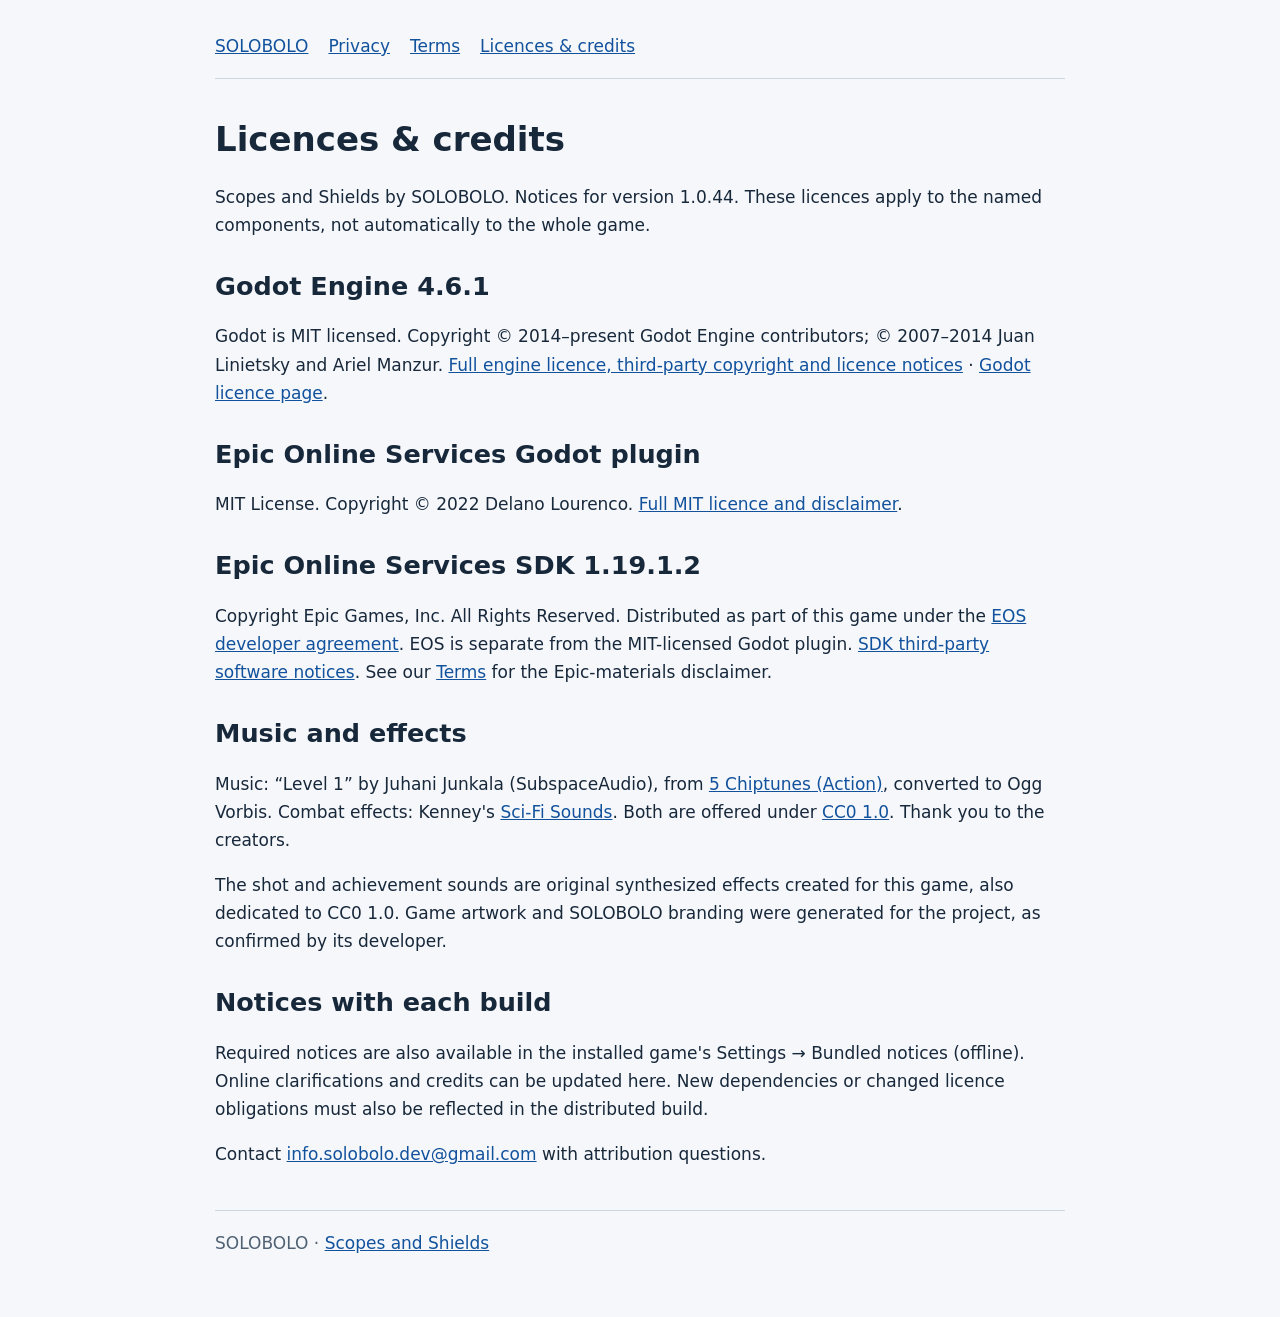
==== docs/licenses.html @ e15e64fc "Publish Scopes and Shields privacy, terms and third-party notices" ====
<!doctype html><html lang="en"><head><meta charset="utf-8"><meta name="viewport" content="width=device-width,initial-scale=1"><title>Licences &amp; credits — Scopes and Shields</title><link rel="stylesheet" href="style.css"></head><body>
<nav aria-label="Legal navigation"><a href="index.html">SOLOBOLO</a><a href="privacy.html">Privacy</a><a href="terms.html">Terms</a><a href="licenses.html">Licences &amp; credits</a></nav>
<main><h1>Licences &amp; credits</h1><p>Scopes and Shields by SOLOBOLO. Notices for version 1.0.44. These licences apply to the named components, not automatically to the whole game.</p>
<h2>Godot Engine 4.6.1</h2><p>Godot is MIT licensed. Copyright © 2014–present Godot Engine contributors; © 2007–2014 Juan Linietsky and Ariel Manzur. <a href="notices/Godot-4.6.1-notices.txt">Full engine licence, third-party copyright and licence notices</a> · <a href="https://godotengine.org/license/">Godot licence page</a>.</p>
<h2>Epic Online Services Godot plugin</h2><p>MIT License. Copyright © 2022 Delano Lourenco. <a href="notices/EOS-Godot-MIT.txt">Full MIT licence and disclaimer</a>.</p>
<h2>Epic Online Services SDK 1.19.1.2</h2><p>Copyright Epic Games, Inc. All Rights Reserved. Distributed as part of this game under the <a href="https://onlineservices.epicgames.com/services/terms/agreements">EOS developer agreement</a>. EOS is separate from the MIT-licensed Godot plugin. <a href="notices/EOS-1.19.1.2-ThirdPartySoftwareNotice.txt">SDK third-party software notices</a>. See our <a href="terms.html">Terms</a> for the Epic-materials disclaimer.</p>
<h2>Music and effects</h2><p>Music: “Level 1” by Juhani Junkala (SubspaceAudio), from <a href="https://opengameart.org/content/5-chiptunes-action">5 Chiptunes (Action)</a>, converted to Ogg Vorbis. Combat effects: Kenney's <a href="https://kenney.nl/assets/sci-fi-sounds">Sci-Fi Sounds</a>. Both are offered under <a href="https://creativecommons.org/publicdomain/zero/1.0/">CC0 1.0</a>. Thank you to the creators.</p>
<p>The shot and achievement sounds are original synthesized effects created for this game, also dedicated to CC0 1.0. Game artwork and SOLOBOLO branding were generated for the project, as confirmed by its developer.</p>
<h2>Notices with each build</h2><p>Required notices are also available in the installed game's Settings → Bundled notices (offline). Online clarifications and credits can be updated here. New dependencies or changed licence obligations must also be reflected in the distributed build.</p>
<p>Contact <a href="mailto:info.solobolo.dev@gmail.com">info.solobolo.dev@gmail.com</a> with attribution questions.</p></main>
<footer>SOLOBOLO · <a href="index.html">Scopes and Shields</a></footer></body></html>
---- docs/style.css ----
:root{color-scheme:light;font:17px/1.65 system-ui,sans-serif;color:#18283b;background:#f5f7fa}body{max-width:850px;margin:0 auto;padding:32px 22px 60px}nav{display:flex;flex-wrap:wrap;gap:20px;border-bottom:1px solid #cdd7e2;padding-bottom:18px}a{color:#12529d}h1,h2{line-height:1.2}h1{margin-top:40px}h2{margin-top:32px}small,footer{color:#506174}footer{border-top:1px solid #cdd7e2;margin-top:42px;padding-top:18px}pre{white-space:pre-wrap;overflow-wrap:anywhere}code{overflow-wrap:anywhere}
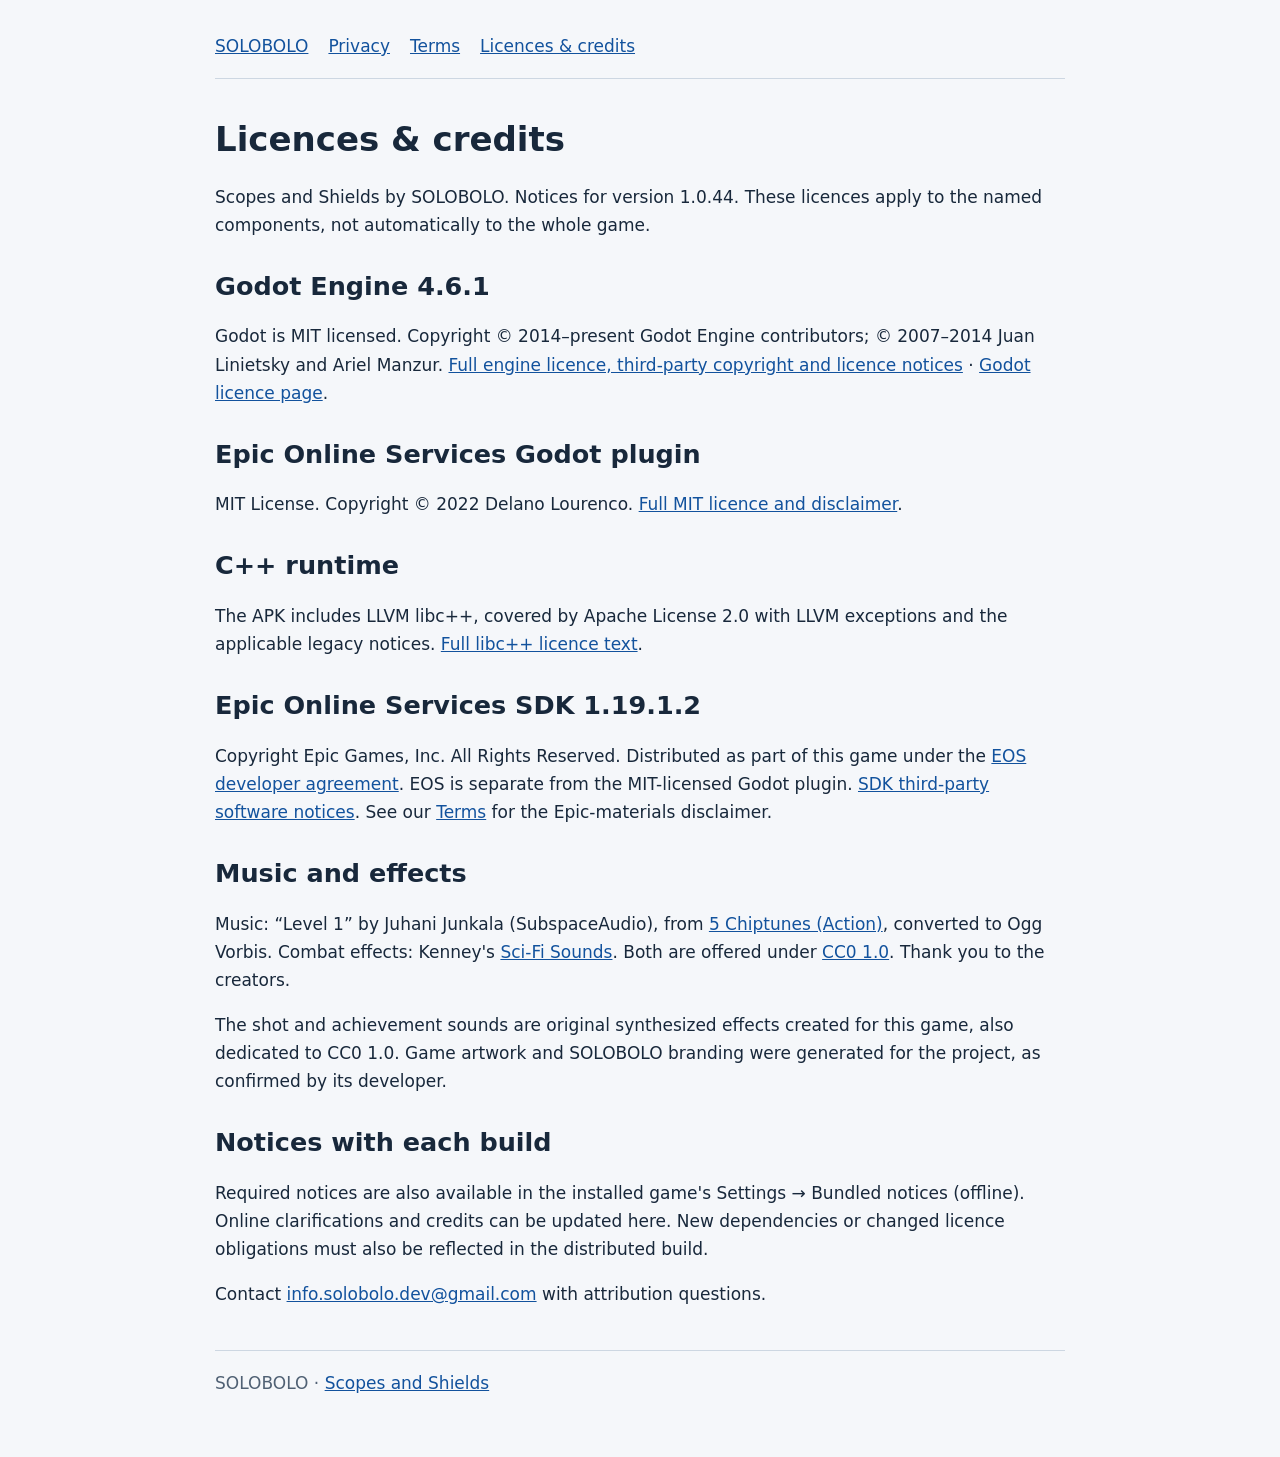
==== commit f07eca90: "Publish Scopes and Shields privacy, terms and third-party notices" ====
--- a/docs/licenses.html
+++ b/docs/licenses.html
@@ -3,6 +3,7 @@
 <main><h1>Licences &amp; credits</h1><p>Scopes and Shields by SOLOBOLO. Notices for version 1.0.44. These licences apply to the named components, not automatically to the whole game.</p>
 <h2>Godot Engine 4.6.1</h2><p>Godot is MIT licensed. Copyright © 2014–present Godot Engine contributors; © 2007–2014 Juan Linietsky and Ariel Manzur. <a href="notices/Godot-4.6.1-notices.txt">Full engine licence, third-party copyright and licence notices</a> · <a href="https://godotengine.org/license/">Godot licence page</a>.</p>
 <h2>Epic Online Services Godot plugin</h2><p>MIT License. Copyright © 2022 Delano Lourenco. <a href="notices/EOS-Godot-MIT.txt">Full MIT licence and disclaimer</a>.</p>
+<h2>C++ runtime</h2><p>The APK includes LLVM libc++, covered by Apache License 2.0 with LLVM exceptions and the applicable legacy notices. <a href="notices/LLVM-libcxx.txt">Full libc++ licence text</a>.</p>
 <h2>Epic Online Services SDK 1.19.1.2</h2><p>Copyright Epic Games, Inc. All Rights Reserved. Distributed as part of this game under the <a href="https://onlineservices.epicgames.com/services/terms/agreements">EOS developer agreement</a>. EOS is separate from the MIT-licensed Godot plugin. <a href="notices/EOS-1.19.1.2-ThirdPartySoftwareNotice.txt">SDK third-party software notices</a>. See our <a href="terms.html">Terms</a> for the Epic-materials disclaimer.</p>
 <h2>Music and effects</h2><p>Music: “Level 1” by Juhani Junkala (SubspaceAudio), from <a href="https://opengameart.org/content/5-chiptunes-action">5 Chiptunes (Action)</a>, converted to Ogg Vorbis. Combat effects: Kenney's <a href="https://kenney.nl/assets/sci-fi-sounds">Sci-Fi Sounds</a>. Both are offered under <a href="https://creativecommons.org/publicdomain/zero/1.0/">CC0 1.0</a>. Thank you to the creators.</p>
 <p>The shot and achievement sounds are original synthesized effects created for this game, also dedicated to CC0 1.0. Game artwork and SOLOBOLO branding were generated for the project, as confirmed by its developer.</p>
